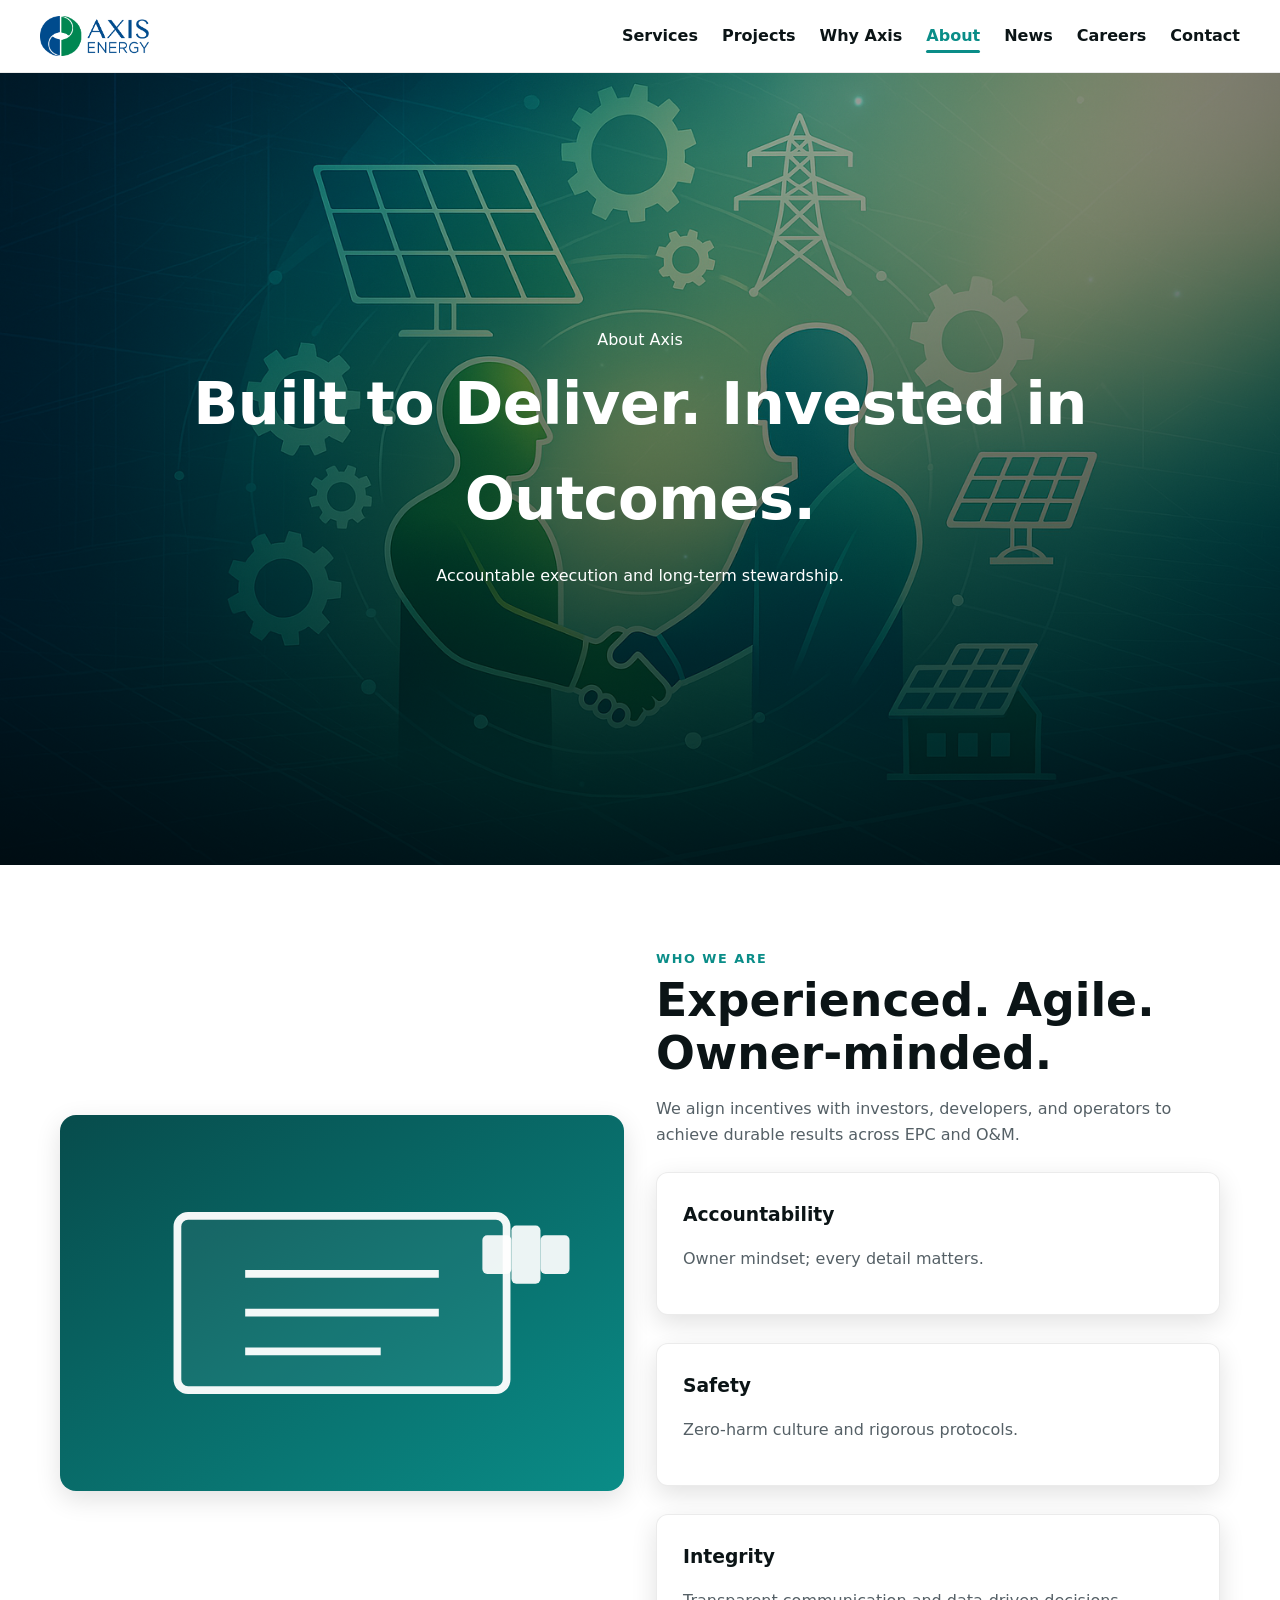
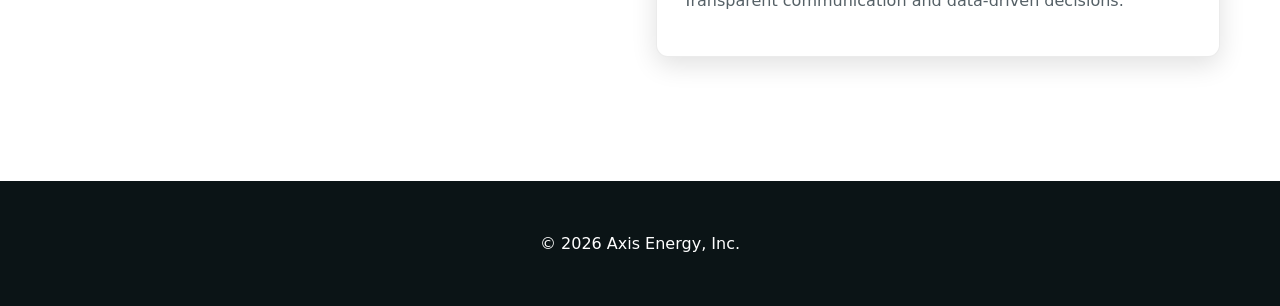
==== about.html @ c57bb73d "Refine home services layout and fix hero imagery" ====
<!DOCTYPE html><html lang="en"><head>
<meta charset="utf-8"/><meta name="viewport" content="width=device-width,initial-scale=1"/>
<title>Built to Deliver. Invested in Outcomes. — Axis Energy</title>
<link rel="icon" href="assets/img/logo.png"/>
<link rel="stylesheet" href="assets/css/styles.css"/></head><body>
<style>#about-hero{--hero-image:url('../img/hero-2025/about.png')}</style>
<header>
  <div class="axis-wrap header-inner">
    <a href="index.html" aria-label="Go to home"><img class="logo" src="assets/img/logo-axis.png" alt="Axis Energy Logo"/></a>
    <button class="nav-toggle" aria-controls="primary-nav" aria-expanded="false"><span class="visually-hidden">Toggle menu</span><span aria-hidden="true">☰</span></button>
    <nav id="primary-nav"><ul><li><a href="services.html">Services</a></li><li><a href="projects.html">Projects</a></li><li><a href="why-axis.html">Why Axis</a></li><li><a href="about.html" class="active" aria-current="page">About</a></li><li><a href="news.html">News</a></li><li><a href="careers.html">Careers</a></li><li><a href="contact.html">Contact</a></li></ul></nav>
  </div>
  <div class="nav-backdrop" hidden></div>
</header>
<section id="about-hero" class="axis-hero"><div class="hero-inner">
  <div class="kicker reveal"><span class="dot"></span><span>About Axis</span></div>
  <h1 class="reveal">Built to Deliver. Invested in Outcomes.</h1>
  <p class="hero-sub reveal">Accountable execution and long-term stewardship.</p>
</div></section>
<main id="content">
<section class="section"><div class="axis-wrap">
  <div class="split">
    <div class="img reveal"><img src="assets/img/tile-storage.svg" alt="Control &amp; storage"/></div>
    <div class="reveal">
      <div class="eyebrow">Who We Are</div>
      <h2 class="title">Experienced. Agile. Owner-minded.</h2>
      <p class="lead">We align incentives with investors, developers, and operators to achieve durable results across EPC and O&amp;M.</p>
      <div class="grid cols-3 mt-24">
        <div class="card"><h3>Accountability</h3><p class="desc">Owner mindset; every detail matters.</p></div>
        <div class="card"><h3>Safety</h3><p class="desc">Zero-harm culture and rigorous protocols.</p></div>
        <div class="card"><h3>Integrity</h3><p class="desc">Transparent communication and data-driven decisions.</p></div>
      </div>
    </div>
  </div>
</div></section>
</main>
<footer><div class="axis-wrap">© <span id="year"></span> Axis Energy, Inc.</div></footer>
<script src="assets/js/main.js"></script>
</body></html>
---- assets/css/styles.css ----
:root{
  --brand-primary:#074b4b; --brand-accent:#0a8d88; --brand-dark:#0b1416; --brand-light:#f2f7f7;
  --text:#0b1416; --muted:#556066; --radius:12px; --shadow:0 8px 26px rgba(0,0,0,.12);
  --t:.55s cubic-bezier(.2,.65,.2,1)
}
*{box-sizing:border-box} html,body{margin:0}
html{scroll-behavior:smooth}
body{font-family:system-ui,-apple-system,Segoe UI,Roboto,Inter,Arial,Noto Sans,sans-serif;color:var(--text);background:#fff;line-height:1.6}
a{color:inherit;text-decoration:none} a:focus-visible{outline:3px solid var(--brand-accent);outline-offset:2px}
.axis-wrap{max-width:1200px;margin:0 auto;padding:0 20px}
header{position:sticky;top:0;z-index:50;background:#fff;border-bottom:1px solid rgba(0,0,0,.08)}
.header-inner{display:flex;align-items:center;gap:20px;padding:16px 0}
.header-inner nav{margin-left:auto}
.logo{height:40px;width:auto;display:block}
nav ul{display:flex;gap:24px;list-style:none;padding:0;margin:0}
nav a{font-weight:700}
nav a.active, nav a[aria-current="page"]{color:var(--brand-accent); position:relative}
nav a.active::after, nav a[aria-current="page"]::after{content:""; position:absolute; left:0; right:0; bottom:-8px; height:3px; background:var(--brand-accent); border-radius:2px}
.axis-hero{min-height:88vh;display:grid;place-items:center;text-align:center;color:#fff;position:relative;overflow:hidden}
.axis-hero::before{content:"";position:absolute;inset:0;background:center/cover no-repeat var(--hero-image);transform:scale(1.02)}
.axis-hero::after{content:"";position:absolute;inset:0;background:radial-gradient(120% 120% at 50% 0%, rgba(0,0,0,.35) 10%, rgba(0,0,0,.85) 100%)}
.hero-inner{position:relative;z-index:2;padding:0 20px;max-width:960px}
h1{font-size:clamp(2.3rem,1.3rem + 3vw,4rem);margin:.25rem 0 1rem;letter-spacing:-.01em}
.hero-sub{opacity:.95;max-width:820px;margin:0 auto 1.4rem}
.btn{display:inline-block;padding:14px 22px;border-radius:10px;font-weight:800;background:var(--brand-accent);color:#fff;box-shadow:0 8px 22px rgba(10,141,136,.25);transition:transform .2s,box-shadow .2s,background .2s}
.btn:hover{transform:translateY(-2px);background:var(--brand-primary);box-shadow:0 12px 28px rgba(7,75,75,.3)}
.btn.outline{background:transparent;border:2px solid rgba(255,255,255,.9)} .btn.outline:hover{background:#fff;color:var(--brand-dark)}
.section{padding:84px 0;position:relative} .section.alt{background:var(--brand-light)}
.cta-row{text-align:center;margin-top:40px}
.cta-row .btn{margin-top:0}
.eyebrow{color:var(--brand-accent);letter-spacing:.12em;text-transform:uppercase;font-weight:800;font-size:.8rem}
.title{font-size:clamp(1.8rem,1.1rem + 2.2vw,3rem);line-height:1.15;font-weight:900;margin:.35rem 0 1rem}
.lead{max-width:820px;color:var(--muted)}
.grid{display:grid;gap:28px} .cols-3{grid-template-columns:repeat(auto-fit,minmax(280px,1fr))}
.home-service-cards{grid-template-columns:repeat(auto-fit,minmax(360px,1fr));align-items:stretch}
.service-card-grid{grid-template-columns:repeat(auto-fit,minmax(400px,1fr))}
.service-card-grid .card{padding:18px 24px}
.service-card-grid .card h3{margin-bottom:.2rem}
.card{background:#fff;border:1px solid rgba(0,0,0,.08);border-radius:var(--radius);padding:26px;box-shadow:var(--shadow);transition:transform var(--t),box-shadow var(--t)}
.service-feature-card{display:flex;align-items:center;gap:24px;padding:20px 24px}
.service-feature-icon{flex:0 0 132px;max-width:160px;width:100%;border-radius:14px;box-shadow:var(--shadow)}
.service-feature-copy{text-align:left}
.service-feature-card h3{margin:0 0 .45rem;text-align:left;font-size:1.45rem}
.service-feature-card .desc{margin:0}
.home-services-cta{margin-top:56px}
.card:hover{transform:translateY(-4px);box-shadow:0 14px 36px rgba(0,0,0,.15)}
.card h3{margin:.1rem 0 .35rem} .card .desc{color:var(--muted)}
.split{display:grid;gap:32px;align-items:center;grid-template-columns:repeat(auto-fit,minmax(320px,1fr))}
.split .img{border-radius:16px;overflow:hidden;box-shadow:var(--shadow)}
.split .img img{width:100%;height:auto;display:block;transform:scale(1.03);transition:transform var(--t)}
.split .img:hover img{transform:scale(1.06)}
.reveal{opacity:0;transform:translateY(18px);will-change:transform,opacity}
.reveal.in{opacity:1;transform:none;transition:opacity .6s ease,transform .6s ease}
.mt-24{margin-top:24px}.mt-40{margin-top:40px}.mb-24{margin-bottom:24px}
footer{background:var(--brand-dark);color:#fff;padding:50px 0;text-align:center;margin-top:40px}
@media (max-width:640px){
  .service-feature-card{flex-direction:column;align-items:flex-start;text-align:left}
  .service-feature-icon{flex:0 0 auto;max-width:200px}
  .service-feature-copy{width:100%}
}
@media (prefers-reduced-motion: reduce){
  .reveal{opacity:1;transform:none}
  html{scroll-behavior:auto}
}


/* --- Mobile Nav: slide-in + backdrop, sticky header (additive) --- */
.visually-hidden{position:absolute!important;width:1px;height:1px;margin:-1px;border:0;padding:0;white-space:nowrap;clip-path:inset(50%);clip:rect(0 0 0 0);overflow:hidden}
header{position:sticky;top:0;z-index:1002;background:var(--surface,#fff);backdrop-filter:saturate(1.2) blur(4px)}
.nav-toggle{display:none;align-items:center;gap:.5rem;background:transparent;border:2px solid currentColor;border-radius:12px;padding:.45rem .75rem;line-height:1;margin-left:auto}
html, body{max-width:100%;overflow-x:hidden}
@media (max-width:980px){
  .header-inner nav{margin-left:0}
  .nav-toggle{display:inline-flex;position:absolute;right:16px;top:16px;z-index:1003;margin-left:0}
  html.nav-ready header nav{
    position:fixed;top:64px;right:0;bottom:0;width:min(88vw,360px);
    background:var(--surface,#fff);transform:translateX(100%);transition:transform .28s ease;
    box-shadow:-16px 0 24px rgba(0,0,0,.14);z-index:1002;overflow-y:auto
  }
  html.nav-ready header nav ul{display:flex;flex-direction:column;gap:14px;padding:20px;margin:0;list-style:none;align-items:stretch}
  html.nav-ready header nav a{padding:.9rem 1rem}
  .nav-backdrop{position:fixed;inset:0;background:rgba(0,0,0,.35);opacity:0;pointer-events:none;transition:opacity .25s ease;z-index:1001}
  html.nav-open .nav-backdrop{opacity:1;pointer-events:auto}
  html.nav-open header nav{transform:translateX(0)}
  html.nav-open, html.nav-open body{overflow:hidden}
}
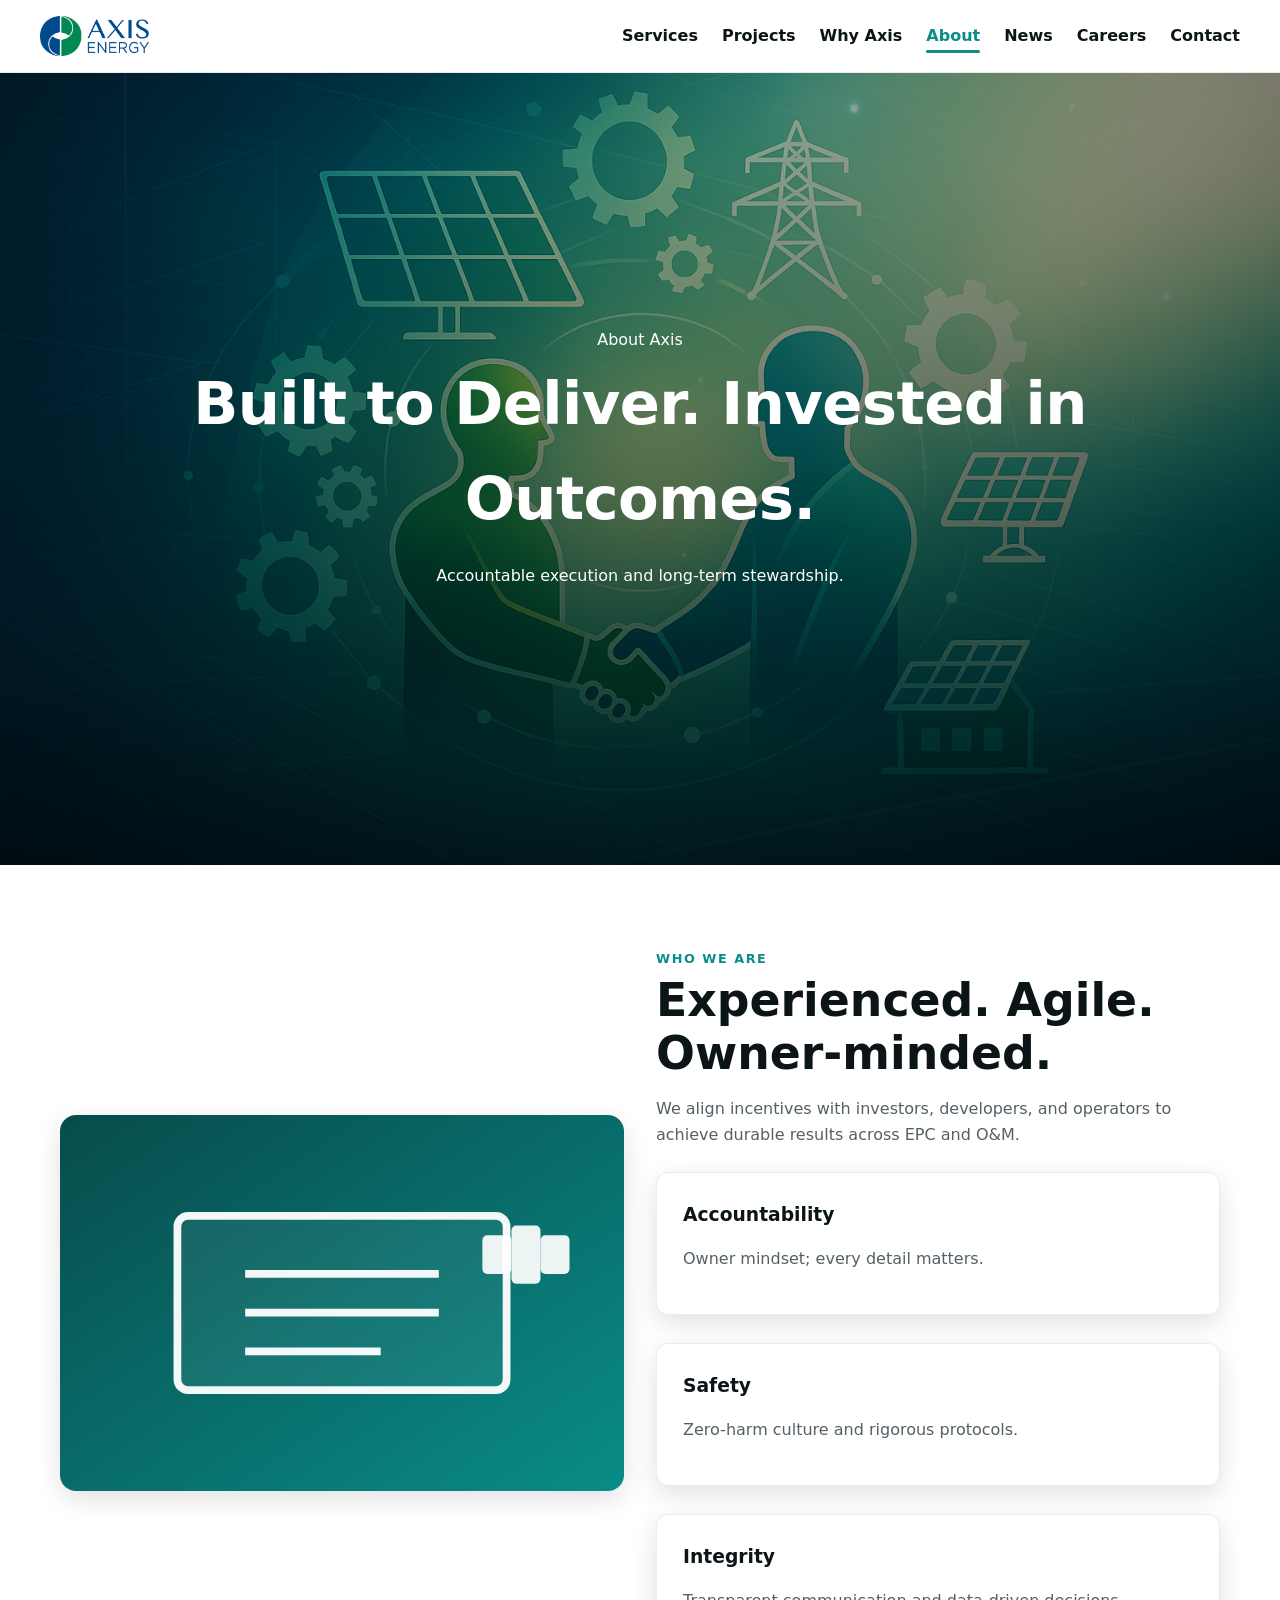
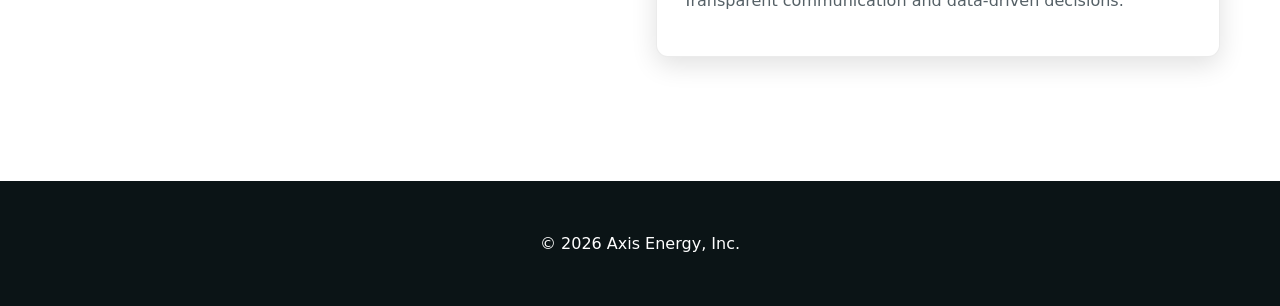
==== commit d7cbce19: "Ensure hero backgrounds load reliably" ====
--- a/about.html
+++ b/about.html
@@ -2,8 +2,7 @@
 <meta charset="utf-8"/><meta name="viewport" content="width=device-width,initial-scale=1"/>
 <title>Built to Deliver. Invested in Outcomes. — Axis Energy</title>
 <link rel="icon" href="assets/img/logo.png"/>
-<link rel="stylesheet" href="assets/css/styles.css"/></head><body>
-<style>#about-hero{--hero-image:url('../img/hero-2025/about.png')}</style>
+<link rel="stylesheet" href="assets/css/styles.css?v=20251007_3"/></head><body>
 <header>
   <div class="axis-wrap header-inner">
     <a href="index.html" aria-label="Go to home"><img class="logo" src="assets/img/logo-axis.png" alt="Axis Energy Logo"/></a>
@@ -12,7 +11,7 @@
   </div>
   <div class="nav-backdrop" hidden></div>
 </header>
-<section id="about-hero" class="axis-hero"><div class="hero-inner">
+<section id="about-hero" class="axis-hero" data-hero="about" style="--hero-image:url('assets/img/hero-2025/about.png?v=20251007_3');background-image:url('assets/img/hero-2025/about.png?v=20251007_3');"><div class="hero-inner">
   <div class="kicker reveal"><span class="dot"></span><span>About Axis</span></div>
   <h1 class="reveal">Built to Deliver. Invested in Outcomes.</h1>
   <p class="hero-sub reveal">Accountable execution and long-term stewardship.</p>
--- a/assets/css/styles.css
+++ b/assets/css/styles.css
@@ -17,8 +17,15 @@
 nav a{font-weight:700}
 nav a.active, nav a[aria-current="page"]{color:var(--brand-accent); position:relative}
 nav a.active::after, nav a[aria-current="page"]::after{content:""; position:absolute; left:0; right:0; bottom:-8px; height:3px; background:var(--brand-accent); border-radius:2px}
-.axis-hero{min-height:88vh;display:grid;place-items:center;text-align:center;color:#fff;position:relative;overflow:hidden}
-.axis-hero::before{content:"";position:absolute;inset:0;background:center/cover no-repeat var(--hero-image);transform:scale(1.02)}
+.axis-hero{min-height:88vh;display:grid;place-items:center;text-align:center;color:#fff;position:relative;overflow:hidden;background-image:var(--hero-image,linear-gradient(135deg,#0b1416,#063132));background-position:center;background-size:cover;background-repeat:no-repeat;background-color:#0b1416}
+.axis-hero[data-hero="home"]{--hero-image:url('../img/hero-2025/home.png?v=20251007_3')}
+.axis-hero[data-hero="services"]{--hero-image:url('../img/hero-2025/services.png?v=20251007_3')}
+.axis-hero[data-hero="projects"]{--hero-image:url('../img/hero-2025/projects.png?v=20251007_3')}
+.axis-hero[data-hero="why-axis"]{--hero-image:url('../img/hero-2025/why-axis.png?v=20251007_3')}
+.axis-hero[data-hero="about"]{--hero-image:url('../img/hero-2025/about.png?v=20251007_3')}
+.axis-hero[data-hero="news"]{--hero-image:url('../img/hero-2025/news.png?v=20251007_3')}
+.axis-hero[data-hero="careers"]{--hero-image:url('../img/hero-2025/careers.png?v=20251007_3')}
+.axis-hero[data-hero="contact"]{--hero-image:url('../img/hero-2025/contact.png?v=20251007_3')}
 .axis-hero::after{content:"";position:absolute;inset:0;background:radial-gradient(120% 120% at 50% 0%, rgba(0,0,0,.35) 10%, rgba(0,0,0,.85) 100%)}
 .hero-inner{position:relative;z-index:2;padding:0 20px;max-width:960px}
 h1{font-size:clamp(2.3rem,1.3rem + 3vw,4rem);margin:.25rem 0 1rem;letter-spacing:-.01em}
@@ -33,14 +40,14 @@
 .title{font-size:clamp(1.8rem,1.1rem + 2.2vw,3rem);line-height:1.15;font-weight:900;margin:.35rem 0 1rem}
 .lead{max-width:820px;color:var(--muted)}
 .grid{display:grid;gap:28px} .cols-3{grid-template-columns:repeat(auto-fit,minmax(280px,1fr))}
-.home-service-cards{grid-template-columns:repeat(auto-fit,minmax(360px,1fr));align-items:stretch}
+.home-service-cards{grid-template-columns:repeat(2,minmax(0,1fr));align-items:stretch;gap:32px}
 .service-card-grid{grid-template-columns:repeat(auto-fit,minmax(400px,1fr))}
 .service-card-grid .card{padding:18px 24px}
 .service-card-grid .card h3{margin-bottom:.2rem}
 .card{background:#fff;border:1px solid rgba(0,0,0,.08);border-radius:var(--radius);padding:26px;box-shadow:var(--shadow);transition:transform var(--t),box-shadow var(--t)}
-.service-feature-card{display:flex;align-items:center;gap:24px;padding:20px 24px}
-.service-feature-icon{flex:0 0 132px;max-width:160px;width:100%;border-radius:14px;box-shadow:var(--shadow)}
-.service-feature-copy{text-align:left}
+.service-feature-card{display:flex;align-items:center;gap:20px;padding:18px 22px}
+.service-feature-icon{flex:0 0 110px;max-width:128px;width:100%;border-radius:14px;box-shadow:var(--shadow)}
+.service-feature-copy{text-align:left;flex:1}
 .service-feature-card h3{margin:0 0 .45rem;text-align:left;font-size:1.45rem}
 .service-feature-card .desc{margin:0}
 .home-services-cta{margin-top:56px}
@@ -55,6 +62,7 @@
 .mt-24{margin-top:24px}.mt-40{margin-top:40px}.mb-24{margin-bottom:24px}
 footer{background:var(--brand-dark);color:#fff;padding:50px 0;text-align:center;margin-top:40px}
 @media (max-width:640px){
+  .home-service-cards{grid-template-columns:1fr}
   .service-feature-card{flex-direction:column;align-items:flex-start;text-align:left}
   .service-feature-icon{flex:0 0 auto;max-width:200px}
   .service-feature-copy{width:100%}
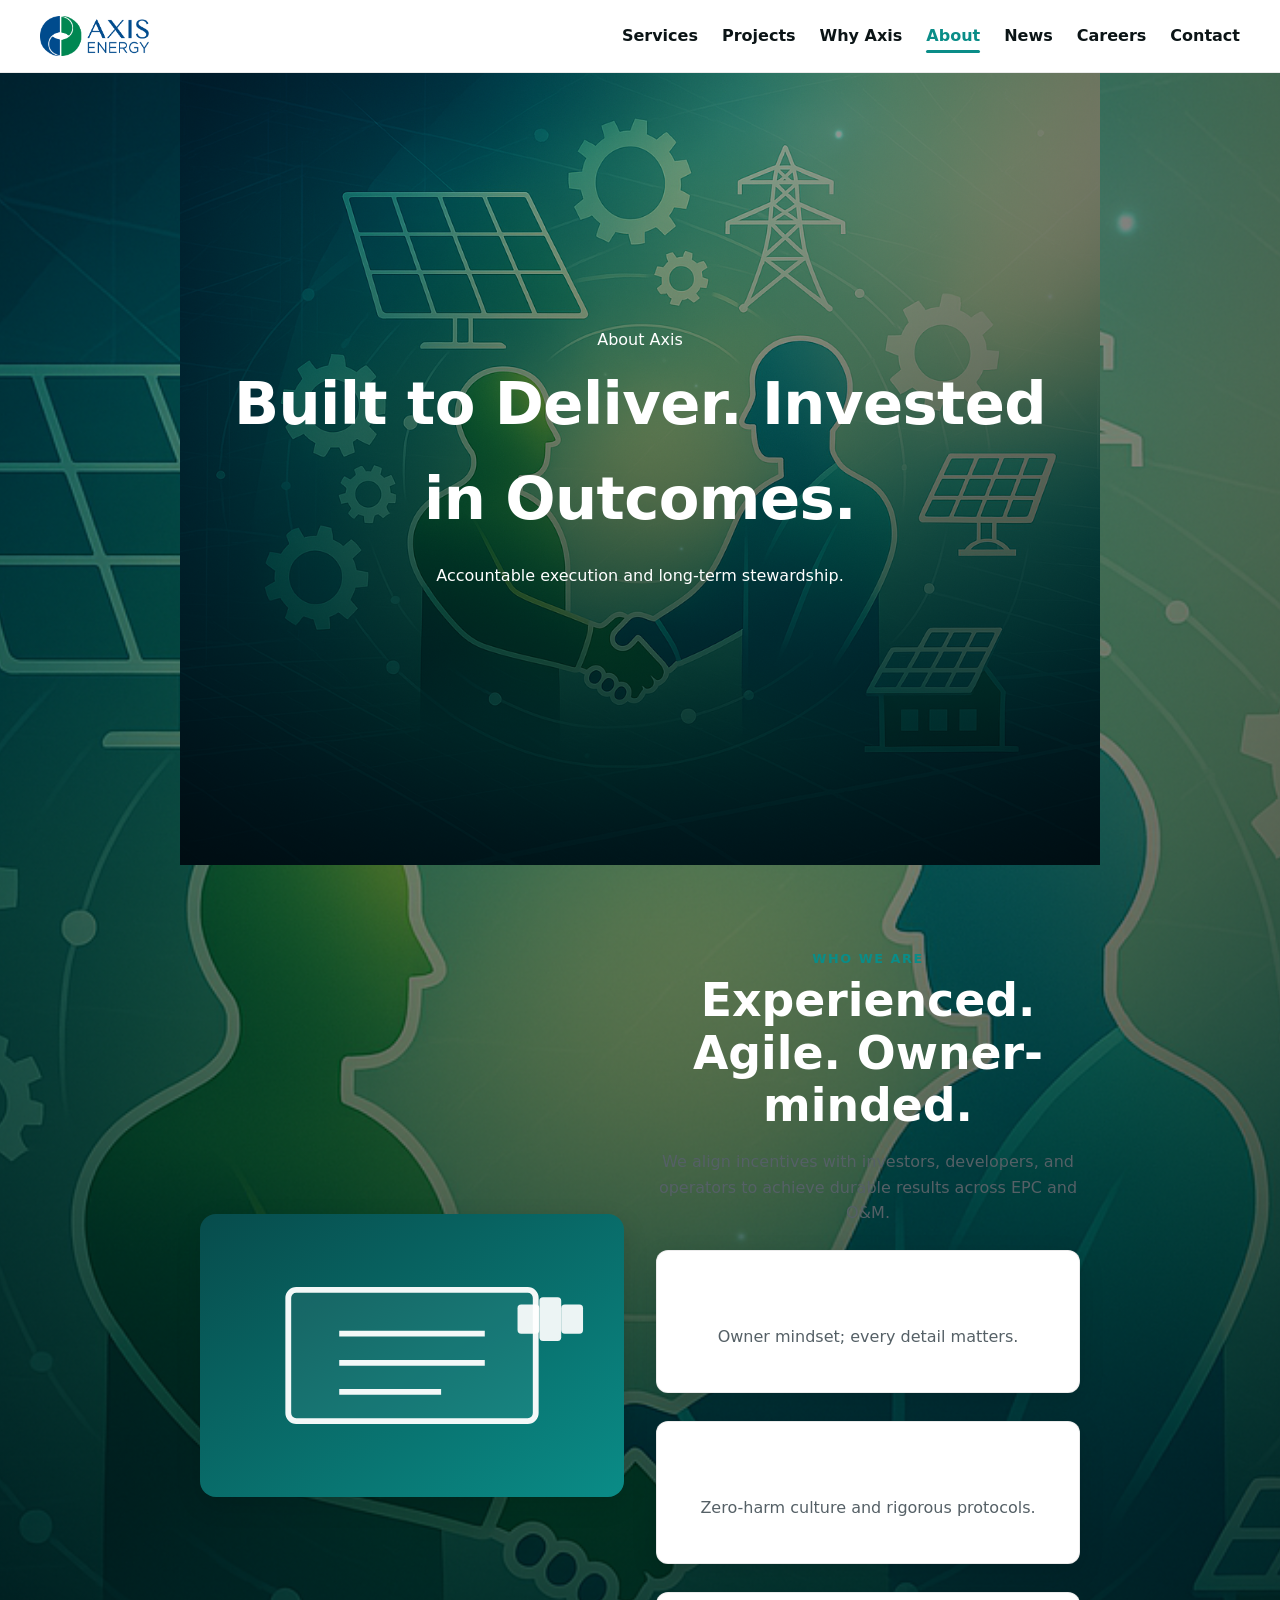
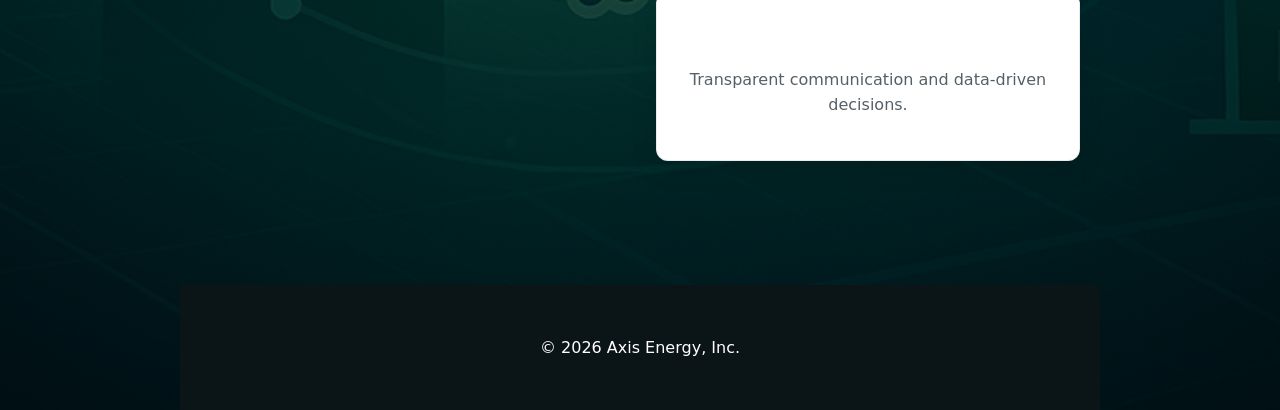
==== commit ab442ff7: "Merge branch 'main' into codex/update-card-sizes-and-layout" ====
--- a/about.html
+++ b/about.html
@@ -2,7 +2,10 @@
 <meta charset="utf-8"/><meta name="viewport" content="width=device-width,initial-scale=1"/>
 <title>Built to Deliver. Invested in Outcomes. — Axis Energy</title>
 <link rel="icon" href="assets/img/logo.png"/>
-<link rel="stylesheet" href="assets/css/styles.css?v=20251007_3"/></head><body>
+<link rel="stylesheet" href="assets/css/styles.css?v=20251007_3"/>
+<link rel="preload" as="image" href="assets/img/hero-2025/about.png?v=20251007_3"/></head><body>
+<link rel="stylesheet" href="assets/css/styles.css"/></head><body>
+<style>#about-hero{--hero-image:url('/assets/img/hero-2025/about.png')}</style>
 <header>
   <div class="axis-wrap header-inner">
     <a href="index.html" aria-label="Go to home"><img class="logo" src="assets/img/logo-axis.png" alt="Axis Energy Logo"/></a>
@@ -11,7 +14,8 @@
   </div>
   <div class="nav-backdrop" hidden></div>
 </header>
-<section id="about-hero" class="axis-hero" data-hero="about" style="--hero-image:url('assets/img/hero-2025/about.png?v=20251007_3');background-image:url('assets/img/hero-2025/about.png?v=20251007_3');"><div class="hero-inner">
+<section id="about-hero" class="axis-hero" data-hero="about" data-hero-src="assets/img/hero-2025/about.png?v=20251007_3"><div class="hero-inner">
+<section id="about-hero" class="axis-hero"><div class="hero-inner">
   <div class="kicker reveal"><span class="dot"></span><span>About Axis</span></div>
   <h1 class="reveal">Built to Deliver. Invested in Outcomes.</h1>
   <p class="hero-sub reveal">Accountable execution and long-term stewardship.</p>
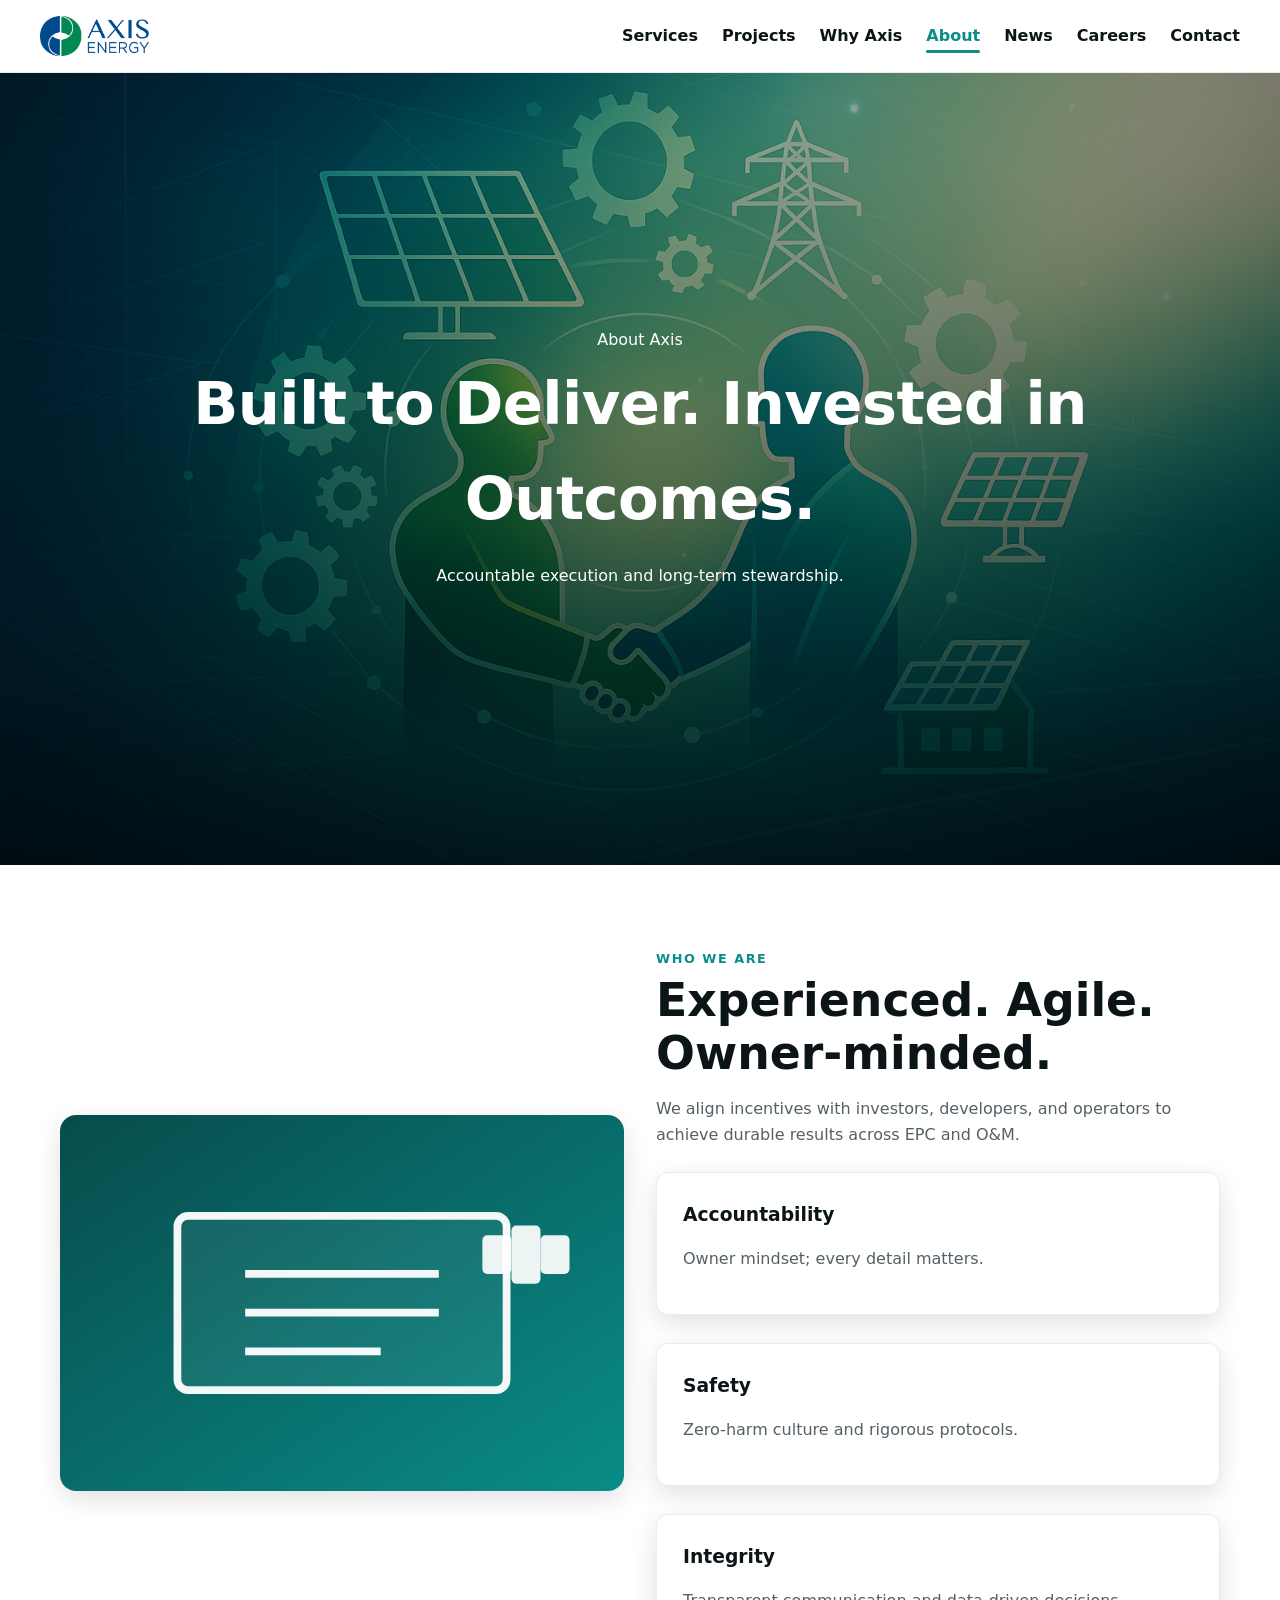
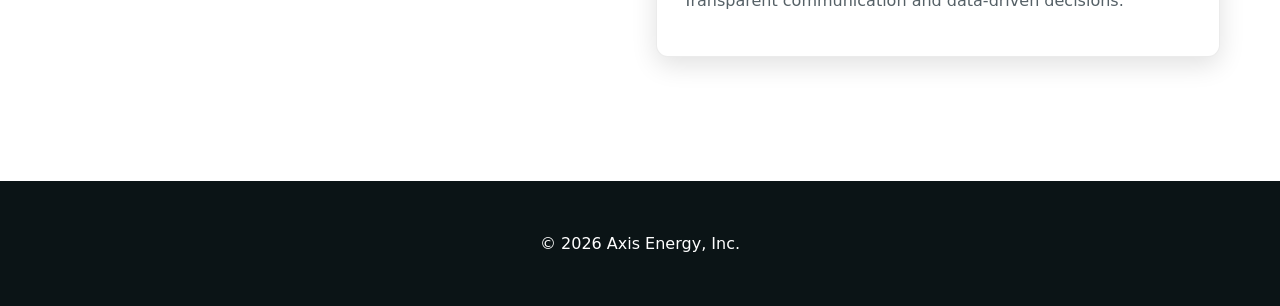
==== commit 6b128eda: "Fix hero section markup so content is not inside background" ====
--- a/about.html
+++ b/about.html
@@ -15,7 +15,6 @@
   <div class="nav-backdrop" hidden></div>
 </header>
 <section id="about-hero" class="axis-hero" data-hero="about" data-hero-src="assets/img/hero-2025/about.png?v=20251007_3"><div class="hero-inner">
-<section id="about-hero" class="axis-hero"><div class="hero-inner">
   <div class="kicker reveal"><span class="dot"></span><span>About Axis</span></div>
   <h1 class="reveal">Built to Deliver. Invested in Outcomes.</h1>
   <p class="hero-sub reveal">Accountable execution and long-term stewardship.</p>
